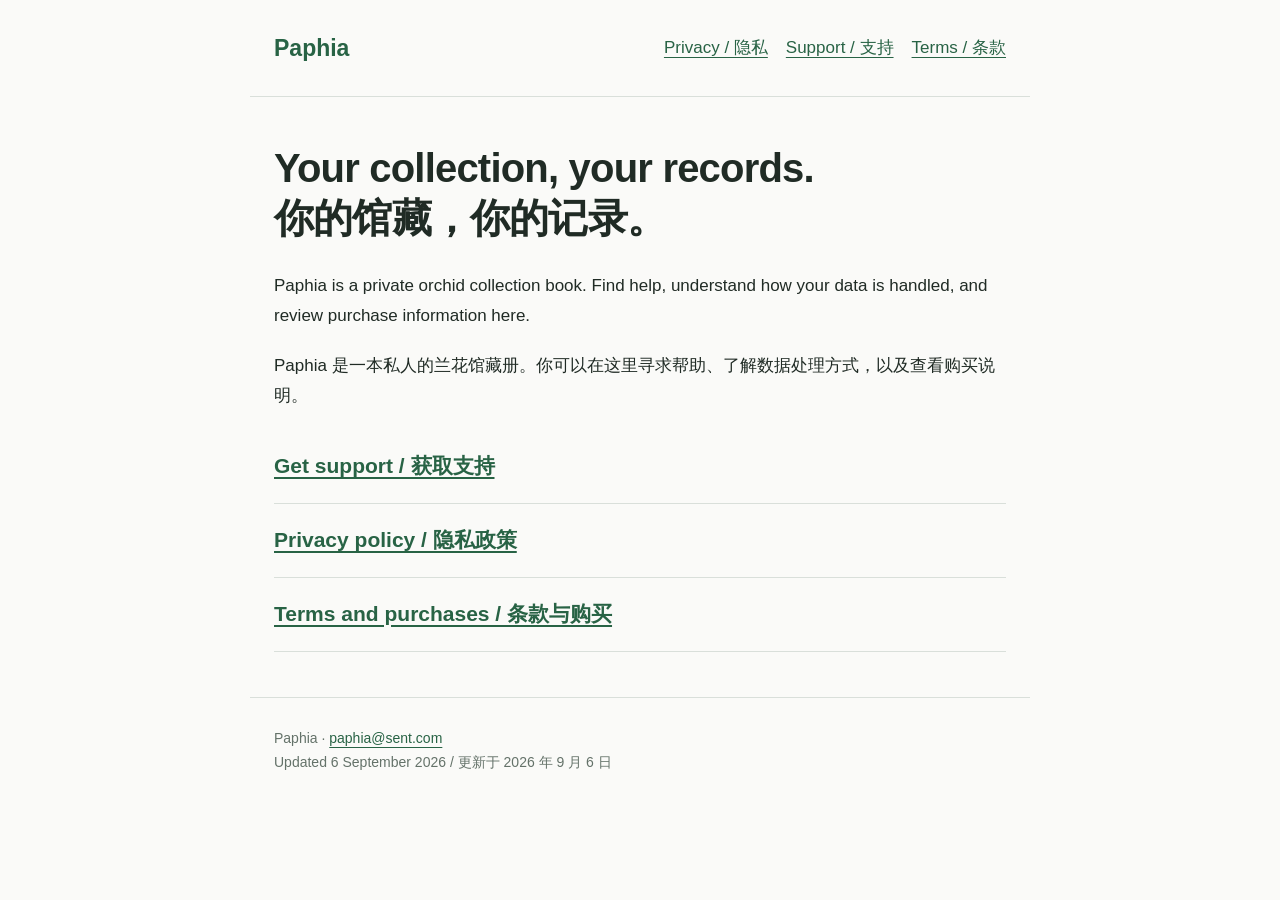
==== index.html @ 148a2e9e "Publish Paphia privacy and support pages" ====
<!doctype html>
<html lang="en"><head><meta charset="utf-8"><meta name="viewport" content="width=device-width,initial-scale=1"><meta name="description" content="Paphia privacy policy, support and purchase information. Paphia 隐私政策、支持与购买说明。"><title>Support and privacy / 支持与隐私 · Paphia</title><link rel="stylesheet" href="style.css"></head><body><a class="skip" href="#content">Skip to content</a><header><a class="brand" href="index.html">Paphia</a><nav aria-label="Site navigation"><a href="privacy.html">Privacy / 隐私</a><a href="support.html">Support / 支持</a><a href="terms.html">Terms / 条款</a></nav></header><main id="content"><h1>Your collection, your records.<br><span lang="zh-Hans">你的馆藏，你的记录。</span></h1><p>Paphia is a private orchid collection book. Find help, understand how your data is handled, and review purchase information here.</p><p lang="zh-Hans">Paphia 是一本私人的兰花馆藏册。你可以在这里寻求帮助、了解数据处理方式，以及查看购买说明。</p><ul class="links"><li><a href="support.html">Get support / 获取支持</a></li><li><a href="privacy.html">Privacy policy / 隐私政策</a></li><li><a href="terms.html">Terms and purchases / 条款与购买</a></li></ul></main><footer>Paphia · <a href="mailto:paphia@sent.com">paphia@sent.com</a><br>Updated 6 September 2026 / 更新于 2026 年 9 月 6 日</footer></body></html>
---- style.css ----
*{box-sizing:border-box}html{color-scheme:light dark}body{margin:0;background:#fafaf8;color:#202b25;font:17px/1.75 -apple-system,BlinkMacSystemFont,"Segoe UI",sans-serif}header,main,footer{max-width:780px;margin:auto;padding:28px 24px}header{border-bottom:1px solid #d9dfda;display:flex;align-items:center;justify-content:space-between;gap:20px;flex-wrap:wrap}.brand{font-weight:700;font-size:23px;text-decoration:none}nav{display:flex;gap:18px;flex-wrap:wrap}a{color:#286345;text-underline-offset:4px}a:focus-visible{outline:3px solid #448366;outline-offset:4px}h1{font-size:clamp(28px,5vw,40px);line-height:1.25;letter-spacing:-.02em;margin:18px 0 28px}h2{font-size:23px;line-height:1.4;margin:38px 0 12px}p{margin:0 0 20px}hr{border:0;border-top:1px solid #d9dfda;margin:44px 0}.muted,footer{color:#647269;font-size:14px}footer{border-top:1px solid #d9dfda;padding-bottom:40px}.links{list-style:none;padding:0}.links li{padding:18px 0;border-bottom:1px solid #d9dfda}.links a{font-size:21px;font-weight:600}.skip{position:absolute;left:16px;top:-80px}.skip:focus{top:10px;background:#fff;padding:10px}a{overflow-wrap:anywhere}@media(prefers-color-scheme:dark){body{background:#171d19;color:#e5ece7}a{color:#9ed3b1}.muted,footer{color:#a1b2a7}header,footer,.links li,hr{border-color:#344039}.skip:focus{background:#171d19}}
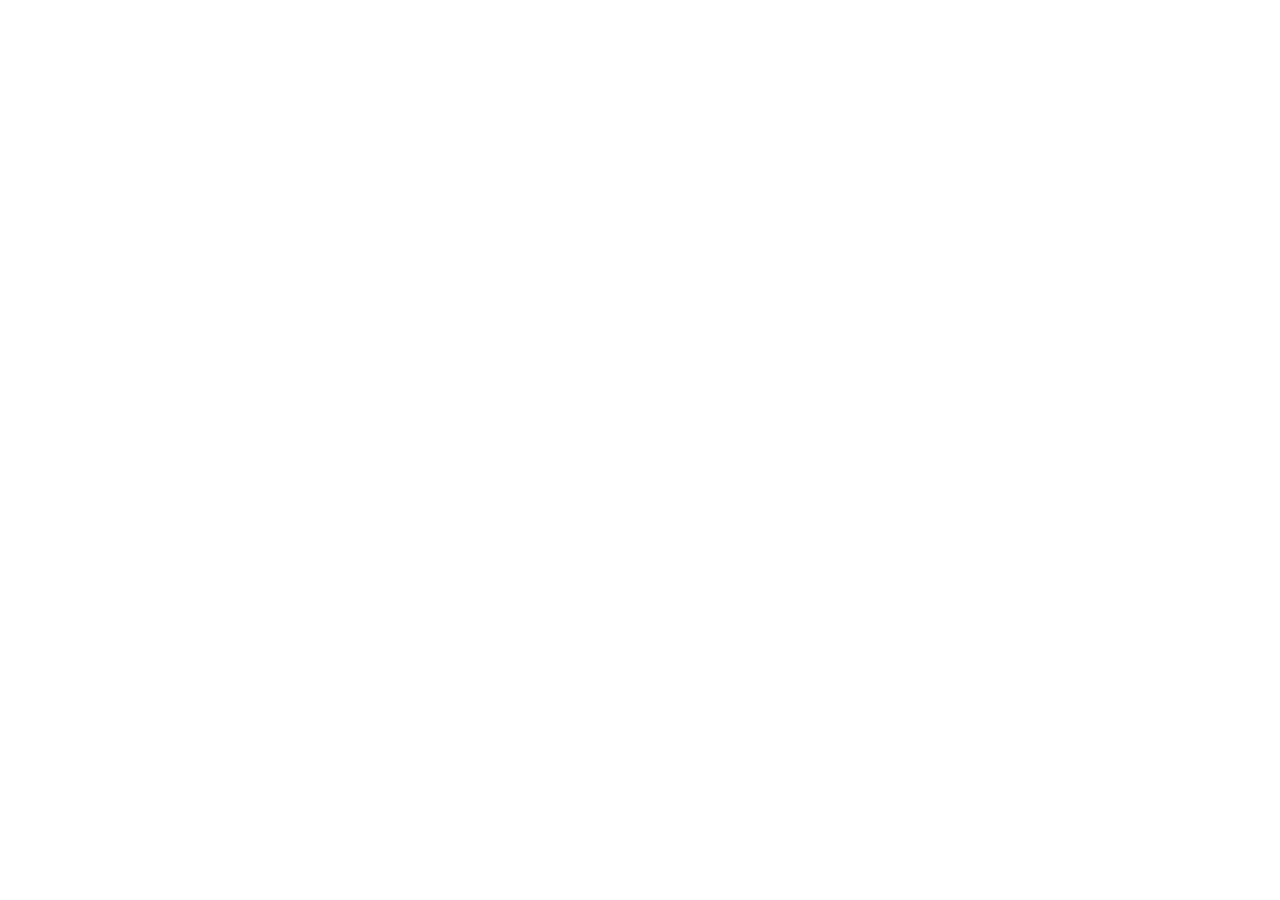
==== commit f173ed4c: "Redirect all pages to paphia.garden" ====
--- a/index.html
+++ b/index.html
@@ -1,2 +1,2 @@
 <!doctype html>
-<html lang="en"><head><meta charset="utf-8"><meta name="viewport" content="width=device-width,initial-scale=1"><meta name="description" content="Paphia privacy policy, support and purchase information. Paphia 隐私政策、支持与购买说明。"><title>Support and privacy / 支持与隐私 · Paphia</title><link rel="stylesheet" href="style.css"></head><body><a class="skip" href="#content">Skip to content</a><header><a class="brand" href="index.html">Paphia</a><nav aria-label="Site navigation"><a href="privacy.html">Privacy / 隐私</a><a href="support.html">Support / 支持</a><a href="terms.html">Terms / 条款</a></nav></header><main id="content"><h1>Your collection, your records.<br><span lang="zh-Hans">你的馆藏，你的记录。</span></h1><p>Paphia is a private orchid collection book. Find help, understand how your data is handled, and review purchase information here.</p><p lang="zh-Hans">Paphia 是一本私人的兰花馆藏册。你可以在这里寻求帮助、了解数据处理方式，以及查看购买说明。</p><ul class="links"><li><a href="support.html">Get support / 获取支持</a></li><li><a href="privacy.html">Privacy policy / 隐私政策</a></li><li><a href="terms.html">Terms and purchases / 条款与购买</a></li></ul></main><footer>Paphia · <a href="mailto:paphia@sent.com">paphia@sent.com</a><br>Updated 6 September 2026 / 更新于 2026 年 9 月 6 日</footer></body></html>
+<html lang="en"><head><meta charset="utf-8"><meta name="viewport" content="width=device-width,initial-scale=1"><meta name="robots" content="noindex"><meta http-equiv="refresh" content="0; url=https://paphia.garden/"><link rel="canonical" href="https://paphia.garden/"><title>Paphia has moved · Paphia 已迁移</title></head><body><p>Paphia has moved to <a href="https://paphia.garden/">https://paphia.garden/</a>.</p><p>Paphia 已迁移至 <a href="https://paphia.garden/">https://paphia.garden/</a>。</p></body></html>
